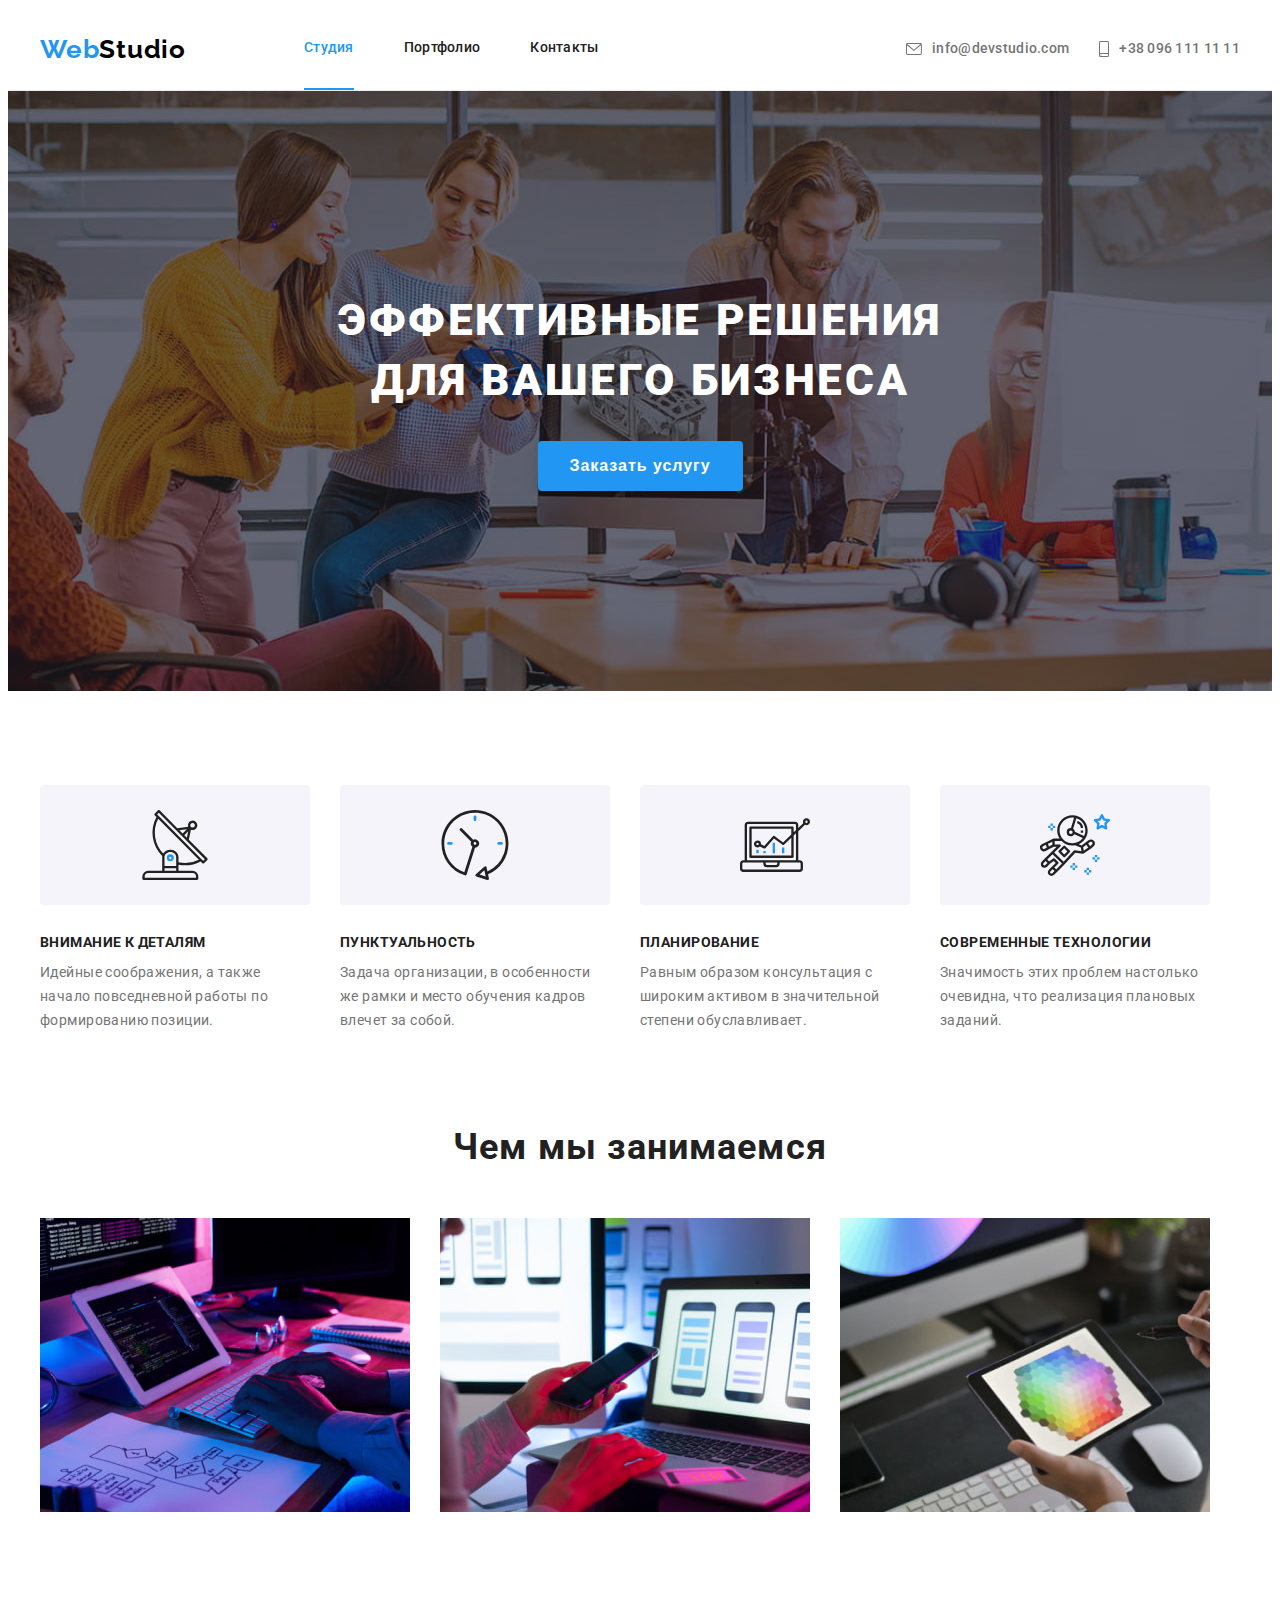
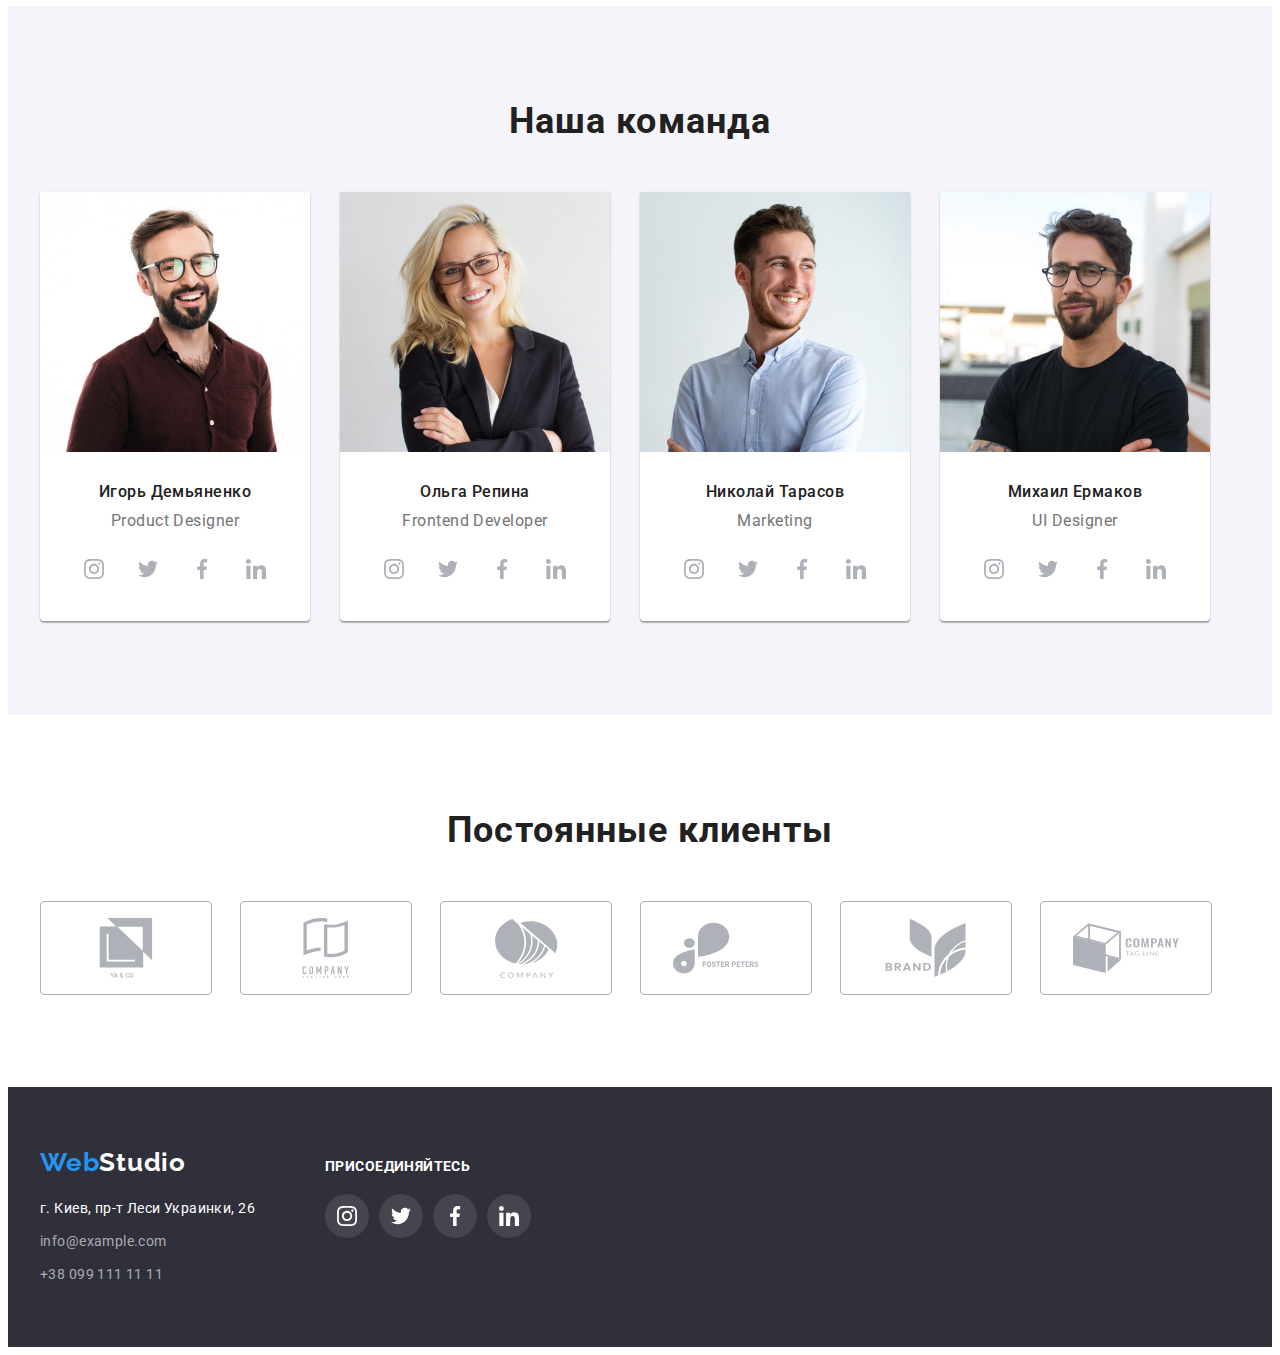
==== index.html @ 9c7163a6 "+5" ====
<!DOCTYPE html>
<html lang="ru">
  <head>
    <meta charset="UTF-8" />
    <meta http-equiv="X-UA-Compatible" content="IE=edge" />
    <meta name="viewport" content="width=device-width, initial-scale=1.0" />

    <link rel="preconnect" href="https://fonts.googleapis.com" />
    <link rel="preconnect" href="https://fonts.gstatic.com" crossorigin />
    <link
      href="https://fonts.googleapis.com/css2?family=Raleway:wght@700&family=Roboto:wght@400;500;700;900&display=swap"
      rel="stylesheet"
    />

    <link
      rel="stylesheet"
      href="https://cdnjs.cloudflare.com/ajax/libs/modern-normalize/1.1.0/modern-normalize.min.css"
      integrity="sha512-wpPYUAdjBVSE4KJnH1VR1HeZfpl1ub8YT/NKx4PuQ5NmX2tKuGu6U/JRp5y+Y8XG2tV+wKQpNHVUX03MfMFn9Q=="
      crossorigin="anonymous"
      referrerpolicy="no-referrer"
    />

    <link rel="stylesheet" href="./css/reset.css" />

    <link rel="stylesheet" href="./css/styles.css" />

    <title>WebStudio</title>
  </head>
  <body>
    <header class="header">
      <div class="container">
        <a href="./index.html" class="logo"> <span class="logo-web">Web</span>Studio</a>

        <nav class="nav-menu">
          <ul class="nav-menu-list list">
            <li class="nav-menu-item">
              <a href="./index.html" class="nav-menu-link link current">Студия</a>
            </li>
            <li class="nav-menu-item">
              <a href="./portfolio.html" class="nav-menu-link link">Портфолио</a>
            </li>
            <li class="nav-menu-item">
              <a href="" class="nav-menu-link link">Контакты</a>
            </li>
          </ul>
        </nav>

        <ul class="header-contacts list">
          <li class="header-contacts-item">
            <a href="mailto:info@devstudio.com" class="header-contacts-link link"
              ><svg class="header-contacts-icon" width="16" height="12">
                <use href="./images/icons.svg#icon-envelope"></use></svg
              >info@devstudio.com</a
            >
          </li>
          <li class="header-contacts-item">
            <a href="tel:+380961111111" class="header-contacts-link link">
              <svg class="header-contacts-icon" width="10" height="16">
                <use href="./images/icons.svg#icon-smartphone"></use></svg
              >+38 096 111 11 11</a
            >
          </li>
        </ul>
      </div>
    </header>

    <main class="main">
      <!-- Hero Section -->

      <section class="hero-section section">
        <div class="container">
          <h1 class="hero-title">Эффективные решения для вашего бизнеса</h1>
          <button class="hero-btn" type="button">Заказать услугу</button>
        </div>
      </section>

      <!-- Our Features Section -->

      <section class="features-section section">
        <div class="container">
          <h2 class="section-title visually-hidden">Наши преимущества</h2>

          <ul class="features-list list">
            <li class="features-item">
              <h3 class="features-subtitle">Внимание к деталям</h3>
              <p class="features-descr">
                Идейные соображения, а также начало повседневной работы по формированию позиции.
              </p>
            </li>
            <li class="features-item">
              <h3 class="features-subtitle">Пунктуальность</h3>
              <p class="features-descr">
                Задача организации, в особенности же рамки и место обучения кадров влечет за собой.
              </p>
            </li>
            <li class="features-item">
              <h3 class="features-subtitle">Планирование</h3>
              <p class="features-descr">
                Равным образом консультация с широким активом в значительной степени обуславливает.
              </p>
            </li>
            <li class="features-item">
              <h3 class="features-subtitle">Современные технологии</h3>
              <p class="features-descr">
                Значимость этих проблем настолько очевидна, что реализация плановых заданий.
              </p>
            </li>
          </ul>
        </div>
      </section>

      <!-- Our Solutions Section -->

      <section class="solutions-section section">
        <div class="container">
          <h2 class="section-title">Чем мы занимаемся</h2>

          <ul class="solutions-list list">
            <li class="solutions-item">
              <img
                src="./images/keyboard_typing.jpg"
                alt="Набирает текст на клавиатуре"
                width="370"
                height="294"
              />
            </li>
            <li class="solutions-item">
              <img
                src="./images/phone_searching.jpg"
                alt="Девушка на ноутбуке смотрит телефоны"
                width="370"
                height="294"
              />
            </li>
            <li class="solutions-item">
              <img
                src="./images/color_choosing.jpg"
                alt="Девушка на планшете выбирает цвет из палитры"
                width="370"
                height="294"
              />
            </li>
          </ul>
        </div>
      </section>

      <!-- Our Team Section -->

      <section class="team-section section">
        <div class="container">
          <h2 class="section-title">Наша команда</h2>

          <ul class="team-list list">
            <li class="team-item">
              <img src="./images/p_designer.jpg" alt="Дизайнер продукта" width="270" height="260" />
              <div class="team-descr">
                <h3 class="team-mmbr">Игорь Демьяненко</h3>
                <p class="team-mmbr-position" lang="en">Product Designer</p>
                <ul class="team-soc-list list">
                  <li class="team-soc-item">
                    <a href="" class="team-soc-link link">
                      <svg class="team-soc-icon" width="20" height="20">
                        <use href="./images/icons.svg#icon-instagram"></use>
                      </svg>
                    </a>
                  </li>
                  <li class="team-soc-item">
                    <a href="" class="team-soc-link link">
                      <svg class="team-soc-icon" width="20" height="20">
                        <use href="./images/icons.svg#icon-twitter"></use>
                      </svg>
                    </a>
                  </li>
                  <li class="team-soc-item">
                    <a href="" class="team-soc-link link">
                      <svg class="team-soc-icon" width="20" height="20">
                        <use href="./images/icons.svg#icon-facebook"></use>
                      </svg>
                    </a>
                  </li>
                  <li class="team-soc-item">
                    <a href="" class="team-soc-link link">
                      <svg class="team-soc-icon" width="20" height="20">
                        <use href="./images/icons.svg#icon-linkedin"></use>
                      </svg>
                    </a>
                  </li>
                </ul>
              </div>
            </li>
            <li class="team-item">
              <img
                src="./images/developer.jpg"
                alt="Фронтенд-разработчик"
                width="270"
                height="260"
              />
              <div class="team-descr">
                <h3 class="team-mmbr">Ольга Репина</h3>
                <p class="team-mmbr-position" lang="en">Frontend Developer</p>
                <ul class="team-soc-list list">
                  <li class="team-soc-item">
                    <a href="" class="team-soc-link link">
                      <svg class="team-soc-icon" width="20" height="20">
                        <use href="./images/icons.svg#icon-instagram"></use>
                      </svg>
                    </a>
                  </li>
                  <li class="team-soc-item">
                    <a href="" class="team-soc-link link">
                      <svg class="team-soc-icon" width="20" height="20">
                        <use href="./images/icons.svg#icon-twitter"></use>
                      </svg>
                    </a>
                  </li>
                  <li class="team-soc-item">
                    <a href="" class="team-soc-link link">
                      <svg class="team-soc-icon" width="20" height="20">
                        <use href="./images/icons.svg#icon-facebook"></use>
                      </svg>
                    </a>
                  </li>
                  <li class="team-soc-item">
                    <a href="" class="team-soc-link link">
                      <svg class="team-soc-icon" width="20" height="20">
                        <use href="./images/icons.svg#icon-linkedin"></use>
                      </svg>
                    </a>
                  </li>
                </ul>
              </div>
            </li>
            <li class="team-item">
              <img src="./images/marketer.jpg" alt="Маркетолог" width="270" height="260" />
              <div class="team-descr">
                <h3 class="team-mmbr">Николай Тарасов</h3>
                <p class="team-mmbr-position" lang="en">Marketing</p>
                <ul class="team-soc-list list">
                  <li class="team-soc-item">
                    <a href="" class="team-soc-link link">
                      <svg class="team-soc-icon" width="20" height="20">
                        <use href="./images/icons.svg#icon-instagram"></use>
                      </svg>
                    </a>
                  </li>
                  <li class="team-soc-item">
                    <a href="" class="team-soc-link link">
                      <svg class="team-soc-icon" width="20" height="20">
                        <use href="./images/icons.svg#icon-twitter"></use>
                      </svg>
                    </a>
                  </li>
                  <li class="team-soc-item">
                    <a href="" class="team-soc-link link">
                      <svg class="team-soc-icon" width="20" height="20">
                        <use href="./images/icons.svg#icon-facebook"></use>
                      </svg>
                    </a>
                  </li>
                  <li class="team-soc-item">
                    <a href="" class="team-soc-link link">
                      <svg class="team-soc-icon" width="20" height="20">
                        <use href="./images/icons.svg#icon-linkedin"></use>
                      </svg>
                    </a>
                  </li>
                </ul>
              </div>
            </li>
            <li class="team-item">
              <img
                src="./images/ui_designer.jpg"
                alt="Дизайнер пользовательского интерфейса"
                width="270"
                height="260"
              />
              <div class="team-descr">
                <h3 class="team-mmbr">Михаил Ермаков</h3>
                <p class="team-mmbr-position" lang="en">UI Designer</p>
                <ul class="team-soc-list list">
                  <li class="team-soc-item">
                    <a href="" class="team-soc-link link">
                      <svg class="team-soc-icon" width="20" height="20">
                        <use href="./images/icons.svg#icon-instagram"></use>
                      </svg>
                    </a>
                  </li>
                  <li class="team-soc-item">
                    <a href="" class="team-soc-link link">
                      <svg class="team-soc-icon" width="20" height="20">
                        <use href="./images/icons.svg#icon-twitter"></use>
                      </svg>
                    </a>
                  </li>
                  <li class="team-soc-item">
                    <a href="" class="team-soc-link link">
                      <svg class="team-soc-icon" width="20" height="20">
                        <use href="./images/icons.svg#icon-facebook"></use>
                      </svg>
                    </a>
                  </li>
                  <li class="team-soc-item">
                    <a href="" class="team-soc-link link">
                      <svg class="team-soc-icon" width="20" height="20">
                        <use href="./images/icons.svg#icon-linkedin"></use>
                      </svg>
                    </a>
                  </li>
                </ul>
              </div>
            </li>
          </ul>
        </div>
      </section>

      <!-- Our Clients Section -->

      <section class="clients-section section">
        <div class="container">
          <h2 class="section-title">Постоянные клиенты</h2>
          <ul class="clients-list list">
            <li class="clients-item">
              <a href="" class="clients-link link">
                <svg class="clients-icon" width="106" height="60">
                  <use href="./images/icons.svg#icon-yaco"></use>
                </svg>
              </a>
            </li>
            <li class="clients-item">
              <a href="" class="clients-link link">
                <svg class="clients-icon" width="106" height="60">
                  <use href="./images/icons.svg#icon-tagline-here"></use>
                </svg>
              </a>
            </li>
            <li class="clients-item">
              <a href="" class="clients-link link">
                <svg class="clients-icon" width="106" height="60">
                  <use href="./images/icons.svg#icon-company"></use>
                </svg>
              </a>
            </li>
            <li class="clients-item">
              <a href="" class="clients-link link">
                <svg class="clients-icon" width="106" height="60">
                  <use href="./images/icons.svg#icon-foster-peters"></use>
                </svg>
              </a>
            </li>
            <li class="clients-item">
              <a href="" class="clients-link link">
                <svg class="clients-icon" width="106" height="60">
                  <use href="./images/icons.svg#icon-brand"></use>
                </svg>
              </a>
            </li>
            <li class="clients-item">
              <a href="" class="clients-link link">
                <svg class="clients-icon" width="106" height="60">
                  <use href="./images/icons.svg#icon-tag-line"></use>
                </svg>
              </a>
            </li>
          </ul>
        </div>
      </section>
    </main>

    <footer class="footer">
      <div class="container">
        <div class="footer-adress-wrapper">
          <a href="./index.html" class="logo"> <span class="logo-web">Web</span>Studio</a>

          <address class="footer-address">
            <ul class="footer-list list">
              <li class="footer-item">
                <a class="footer-location">г. Киев, пр-т Леси Украинки, 26</a>
              </li>
              <li class="footer-item">
                <a href="mailto:info@example.com" class="footer-link link">info@example.com</a>
              </li>
              <li class="footer-item">
                <a href="tel:+380991111111" class="footer-link link">+38 099 111 11 11</a>
              </li>
            </ul>
          </address>
        </div>

        <div class="footer-soc-wrapper">
          <h3 class="footer-soc-title">присоединяйтесь</h3>
          <ul class="footer-soc-list list">
            <li class="footer-soc-item">
              <a href="" class="footer-soc-link link">
                <svg class="footer-soc-icon" width="20" height="20">
                  <use href="./images/icons.svg#icon-instagram"></use>
                </svg>
              </a>
            </li>
            <li class="footer-soc-item">
              <a href="" class="footer-soc-link link">
                <svg class="footer-soc-icon" width="20" height="20">
                  <use href="./images/icons.svg#icon-twitter"></use>
                </svg>
              </a>
            </li>
            <li class="footer-soc-item">
              <a href="" class="footer-soc-link link">
                <svg class="footer-soc-icon" width="20" height="20">
                  <use href="./images/icons.svg#icon-facebook"></use>
                </svg>
              </a>
            </li>
            <li class="footer-soc-item">
              <a href="" class="footer-soc-link link">
                <svg class="footer-soc-icon" width="20" height="20">
                  <use href="./images/icons.svg#icon-linkedin"></use>
                </svg>
              </a>
            </li>
          </ul>
        </div>
      </div>
    </footer>
  </body>
</html>
---- css/styles.css ----
:root {
  --accent-color: #2196f3;
  --text-color: #757575;
  --title-color: #212121;
  --w-color: #fff;
  --icon-color: #afb1b8;
}

/* 
* {
  outline: 1px solid tomato;
} */

body {
  background-color: var(--w-color);
  color: var(--text-color);
  font-family: 'Roboto', sans-serif;
}

img {
  display: block;
  max-width: 100%;
  height: auto;
}

.list {
  padding: 0;
  margin: 0;
  list-style: none;
}

.link {
  text-decoration: none;
}

.link:hover,
.link:focus {
  color: var(--accent-color);
}

.visually-hidden {
  position: absolute;
  white-space: nowrap;
  width: 1px;
  height: 1px;
  overflow: hidden;
  border: 0;
  padding: 0;
  clip: rect(0 0 0 0);
  clip-path: inset(50%);
  margin: -1px;
}

.container {
  width: 1200px;
  margin: 0 auto;
  padding: 0 15px;
}

.section {
  padding: 94px 0;
}

.section-title,
.features-subtitle,
.team-mmbr,
.poject-title {
  color: var(--title-color);
}

.section-title {
  font-family: inherit;
  font-weight: 700;
  font-size: 36px;
  line-height: 42px;
  text-align: center;
  letter-spacing: 0.03em;

  text-align: center;
  margin-bottom: 50px;
}

/* ----------------HEADER---------------- */

.header {
  border-bottom: 1px solid #ececec;
}

.header .container {
  display: flex;
  align-items: center;
}

.logo,
.logo-web {
  font-family: 'Raleway';
  font-weight: 700;
  font-size: 26px;
  line-height: 1.19;
  letter-spacing: 0.03em;

  color: #000;

  text-decoration: none;
}

.header .logo {
  padding: 20px 0;
  margin-right: 93px;
}

.logo-web {
  color: var(--accent-color);
}

.nav-menu-list {
  display: flex;
}

.nav-menu-link {
  display: block;
  padding: 32px 0;
  margin: 0 25px;

  font-weight: 500;
  font-size: 14px;
  line-height: 1.14;
  letter-spacing: 0.02em;
  color: var(--title-color);
}

.nav-menu-link.current {
  color: var(--accent-color);
  border-bottom: 2px solid var(--accent-color);
}

.header-contacts {
  display: flex;
  margin-left: auto;
}

.header-contacts-item:not(:first-child) {
  margin-left: 30px;
}

.header-contacts-link {
  display: flex;
  align-items: center;
  padding: 25px 0;
  font-weight: 500;
  font-size: 14px;
  line-height: 1.14;
  letter-spacing: 0.02em;
  color: var(--text-color);
}

.header-contacts-link:hover,
.header-contacts-link:focus {
  color: var(--accent-color);
}

.header-contacts-icon {
  fill: currentColor;
  margin-right: 10px;
}

/* -------------Hero Section------------- */

.hero-section {
  padding: 200px 0;
  text-align: center;

  background-color: #c4c4c4;
  background-image: linear-gradient(to right, rgba(47, 48, 58, 0.4), rgba(47, 48, 58, 0.4)),
    url(../images/hero-bg.jpg);
  background-repeat: no-repeat;
  background-position: center;
  background-size: cover;
  max-width: 1600px;
  margin: 0 auto;
}

.hero-title {
  font-weight: 900;
  font-size: 44px;
  line-height: 1.36;
  letter-spacing: 0.06em;
  text-transform: uppercase;

  color: var(--w-color);

  max-width: 696px;
  margin-left: auto;
  margin-right: auto;
  margin-bottom: 30px;
}

.hero-btn {
  display: inline-block;

  padding: 10px 32px;
  background: var(--accent-color);
  box-shadow: 0px 4px 4px rgba(0, 0, 0, 0.15);
  border-radius: 4px;
  border: 0;

  font-weight: 700;
  font-size: 16px;
  line-height: 1.88;
  letter-spacing: 0.06em;

  color: var(--w-color);

  cursor: pointer;
}

.hero-btn:hover,
.hero-btn:focus {
  background-color: #188ce8;
}

/* -----------Features Section----------- */

.features-section.section {
  padding-bottom: 0;
}
.features-subtitle {
  font-weight: 700;
  font-size: 14px;
  line-height: 1.14;
  letter-spacing: 0.03em;
  text-transform: uppercase;

  margin-bottom: 10px;
}

.features-descr {
  font-weight: 400;
  font-size: 14px;
  line-height: 1.71;
  letter-spacing: 0.03em;
}

.features-list {
  display: flex;
}

.features-item {
  width: 270px;
}

.features-item:not(:last-child) {
  margin-right: 30px;
}

.features-item::before {
  content: '';
  display: block;
  height: 120px;
  background-color: #f5f4fa;
  border-radius: 4px;
  background-position: center;
  background-repeat: no-repeat;

  margin-bottom: 30px;
}

.features-item:nth-child(1)::before {
  background-image: url(../images/antenna.svg);
}

.features-item:nth-child(2)::before {
  background-image: url(../images/clock.svg);
}

.features-item:nth-child(3)::before {
  background-image: url(../images/diagram.svg);
}

.features-item:nth-child(4)::before {
  background-image: url(../images/astronaut.svg);
}

/* ----------Solutions Sections---------- */

.solutions-list {
  display: flex;
}

.solutions-item {
  width: 370px;
}

.solutions-item:not(:last-child) {
  margin-right: 30px;
}

/* -------------Team Section------------- */

.team-section {
  background-color: #f5f4fa;
}

.team-list {
  display: flex;
}

.team-item {
  width: 270px;
  background-color: var(--w-color);
  box-shadow: 0px 1px 3px rgba(0, 0, 0, 0.12), 0px 1px 1px rgba(0, 0, 0, 0.14),
    0px 2px 1px rgba(0, 0, 0, 0.2);
  border-radius: 0px 0px 4px 4px;
}

.team-item:not(:last-child) {
  margin-right: 30px;
}

.team-descr {
  padding-top: 30px;
  padding-bottom: 30px;
  text-align: center;
}

.team-mmbr {
  font-weight: 500;
  font-size: 16px;
  line-height: 1.19;
  letter-spacing: 0.03em;
  margin-bottom: 10px;
}

.team-mmbr-position {
  font-weight: 400;
  font-size: 16px;
  line-height: 1.19;
  letter-spacing: 0.03em;
  margin-bottom: 16px;
}

.team-soc-list {
  display: flex;
  justify-content: center;
}

.team-soc-item {
  width: 44px;
  height: 44px;
  margin-right: 10px;
}

.team-soc-item:last-child {
  margin-right: 0;
}

.team-soc-link {
  display: flex;
  justify-content: center;
  align-items: center;
  width: 100%;
  height: 100%;
  border-radius: 50%;
  background-color: var(--w-color);
  color: var(--icon-color)
}

.team-soc-icon {
  fill: currentColor;
}

.team-soc-link:hover,
.team-soc-link:focus {
  background-color: var(--accent-color);
  color:var(--w-color)
}

/* ------------Clients Section------------ */

.clients-list {
  display: flex;
}

.clients-item {
  width: 170px;
  height: 92px;

}

.clients-item:not(:last-child) {
  margin-right: 30px;
}

.clients-link {
  display: flex;
  justify-content: center;
  align-items: center;
  width: 100%;
  height: 100%;
  border: 1px solid var(--icon-color);
  border-radius: 4px;
  color: var(--icon-color);
}

.clients-icon {
  fill: currentColor;
}

.clients-link:hover,
.clients-link:focus {
  border: 1px solid var(--accent-color);
}

/* ----------------FOOTER---------------- */

.footer {
  padding: 60px 0;
  background-color: #2f303a;
}

.footer-adress-wrapper {
  margin-right: 70px;
}

.footer-list {
  display: block;
}

.footer .logo {
  display: block;
  color: var(--w-color);
  margin-bottom: 20px;
}

.footer-address {
  font-style: normal;
}

.footer-location {
  font-weight: 400;
  font-size: 14px;
  line-height: 1.71;
  letter-spacing: 0.03em;
  color: var(--w-color);
}

.footer-link {
  font-weight: 400;
  font-size: 14px;
  line-height: 1.71;
  letter-spacing: 0.03em;
  color: rgba(255, 255, 255, 0.6);
}

.footer-item:not(:last-child) {
  margin-bottom: 9px;
}

.footer-soc-wrapper {
  margin-top: 12px;

}

.footer-soc-list {
  display: flex;
}

.footer-soc-title {
  font-weight: 700;
  font-size: 14px;
  line-height: 1.14;
  letter-spacing: 0.03em;
  text-transform: uppercase;

  color: var(--w-color);

margin-bottom: 20px;
}

.footer-soc-item {
  width: 44px;
  height: 44px;
  margin-right: 10px;
}
.footer-soc-link {
  display: flex;
  justify-content: center;
  align-items: center;
  width: 100%;
  height: 100%;
  border-radius: 50%;
  background-color: rgba(255, 255, 255, 0.1);
}

.footer-soc-link:hover, .footer-soc-link:focus {
  background-color: var(--accent-color);
}


.footer-soc-icon {
  fill: var(--w-color);
}

.footer .container {
  display: flex;
}

/* ---------------PORTFOLIO--------------- */

.filters-list {
  display: flex;
  justify-content: center;
  margin-bottom: 50px;
}

.filters-item:not(:last-child) {
  margin-right: 8px;
}

.filter-btn {
  background: #f5f4fa;
  border-radius: 4px;
  border: 0;
  padding: 6px 22px;

  font-weight: 500;
  font-size: 16px;
  line-height: 1.62;
  text-align: center;
  letter-spacing: 0.03em;

  color: var(--title-color);

  cursor: pointer;
}

.filter-btn:hover,
.filter-btn:focus {
  color: var(--w-color);
  background-color: var(--accent-color);
  box-shadow: 0px 3px 1px rgba(0, 0, 0, 0.1), 0px 1px 2px rgba(0, 0, 0, 0.08),
    0px 2px 2px rgba(0, 0, 0, 0.12);
}

.projects-list {
  display: flex;
  flex-wrap: wrap;
  margin: -15px;
}

.projects-item {
  width: calc(100% / 3 - 30px);
  margin: 15px;
  border: 1px solid #eeeeee;
}

.projects-item:hover {
  border: 1px solid #eeeeee;
  box-shadow: 0px 1px 1px rgba(0, 0, 0, 0.12), 0px 4px 4px rgba(0, 0, 0, 0.06),
    1px 4px 6px rgba(0, 0, 0, 0.16);
}

.project-descr {
  padding: 20px 24px;
}

.poject-title {
  font-weight: 700;
  font-size: 18px;
  line-height: 2;
  letter-spacing: 0.06em;
}

.project-type {
  font-weight: 400;
  font-size: 16px;
  line-height: 1.88;
  letter-spacing: 0.03em;

  color: var(--text-color);
}
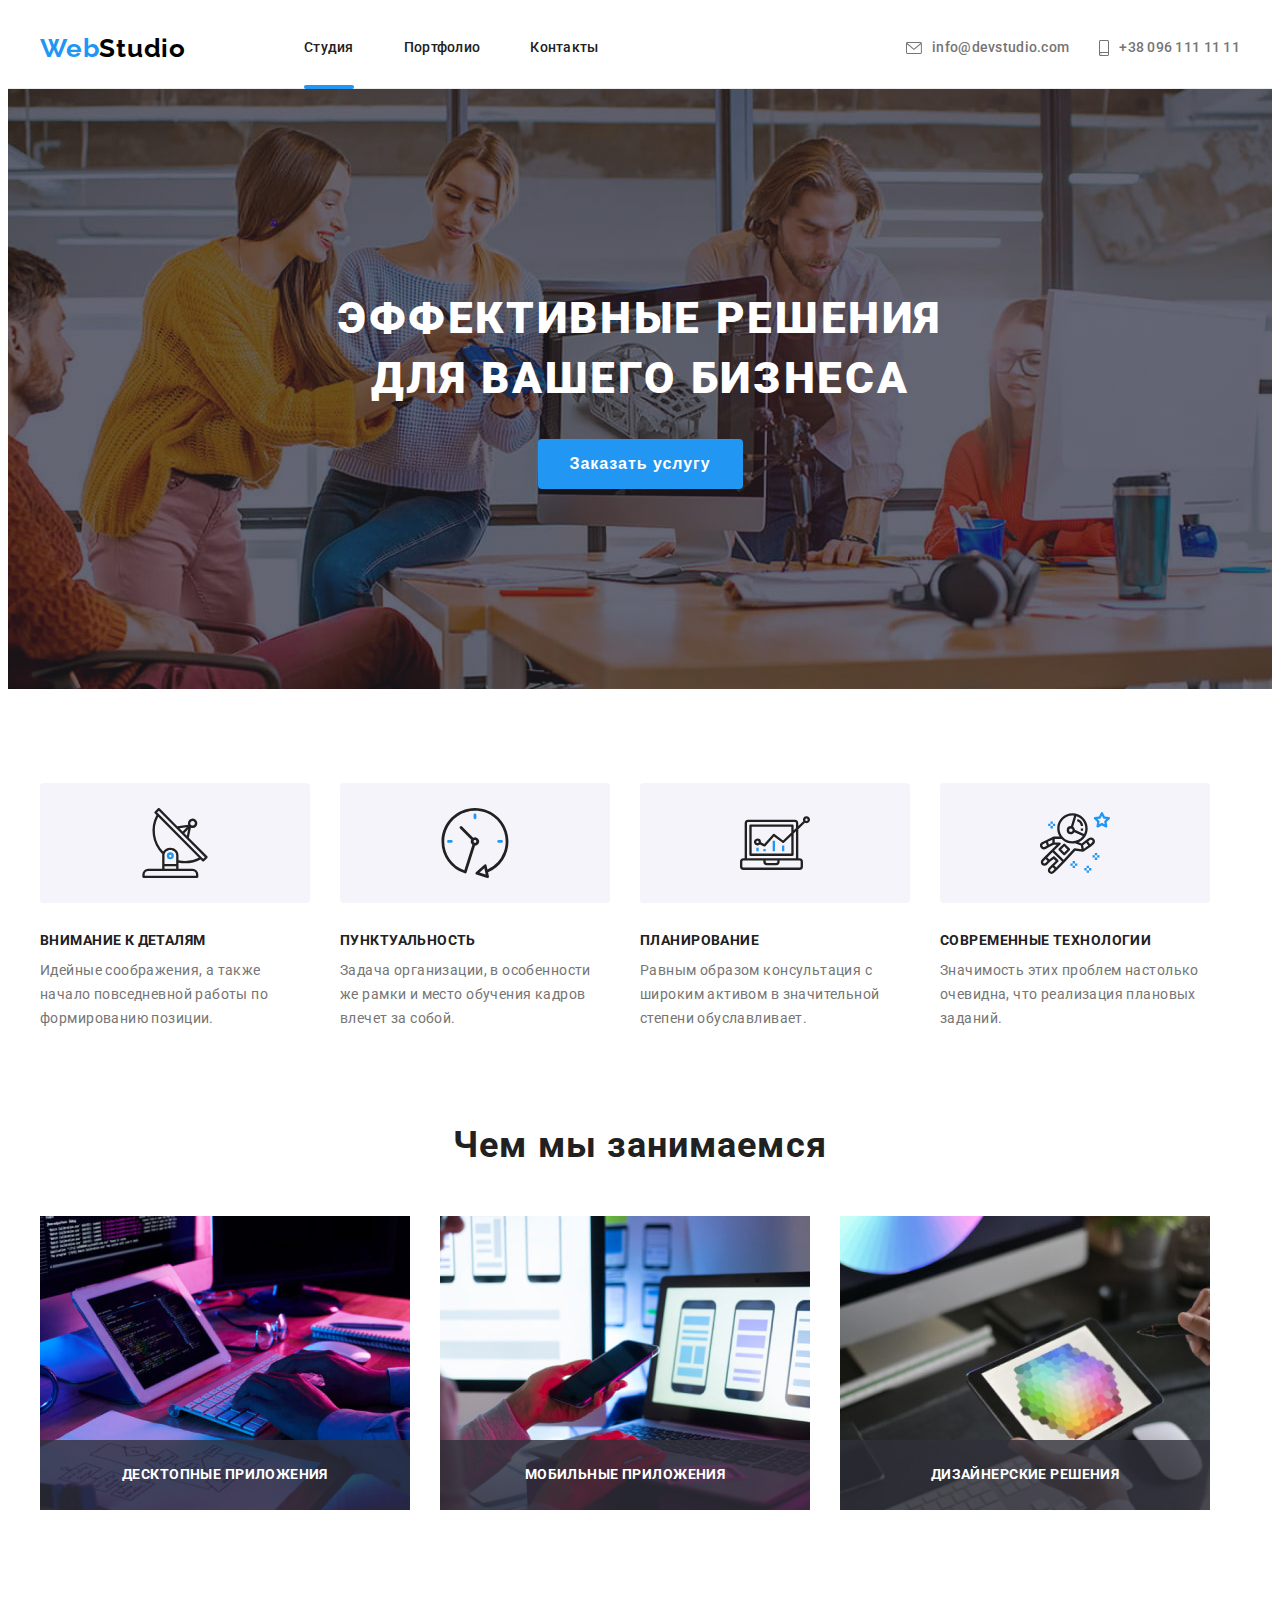
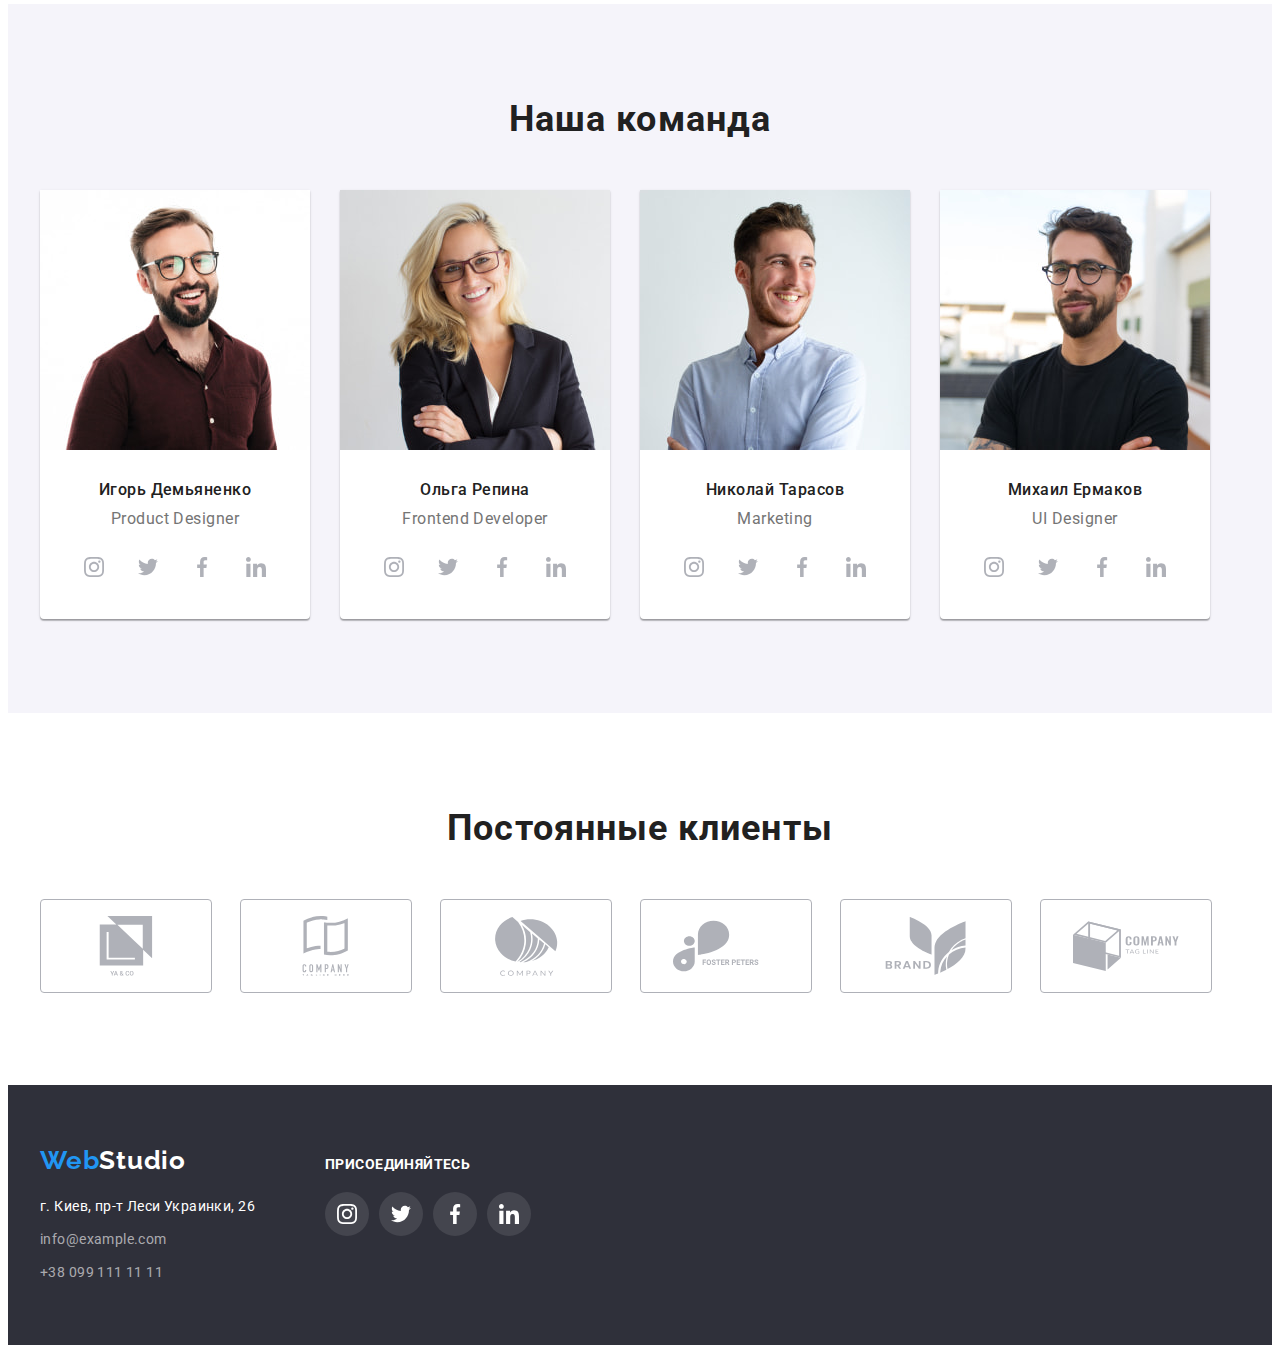
==== commit 39e55bb0: "add animation" ====
--- a/index.html
+++ b/index.html
@@ -123,6 +123,7 @@
                 width="370"
                 height="294"
               />
+              <p class="solutions-over-text">Десктопные приложения</p>
             </li>
             <li class="solutions-item">
               <img
@@ -131,6 +132,7 @@
                 width="370"
                 height="294"
               />
+              <p class="solutions-over-text">Мобильные приложения</p>
             </li>
             <li class="solutions-item">
               <img
@@ -139,6 +141,7 @@
                 width="370"
                 height="294"
               />
+              <p class="solutions-over-text">Дизайнерские решения</p>
             </li>
           </ul>
         </div>
--- a/css/styles.css
+++ b/css/styles.css
@@ -119,6 +119,7 @@
 
 .nav-menu-link {
   display: block;
+  position: relative;
   padding: 32px 0;
   margin: 0 25px;
 
@@ -127,11 +128,21 @@
   line-height: 1.14;
   letter-spacing: 0.02em;
   color: var(--title-color);
-}
-
-.nav-menu-link.current {
-  color: var(--accent-color);
-  border-bottom: 2px solid var(--accent-color);
+
+  transition-property: color;
+  transition-duration: 250ms;
+  transition-timing-function: cubic-bezier(0.4, 0, 0.2, 1);
+}
+
+.current::after {
+  content: "";
+  width: 100%;
+  height: 4px;
+  display: block;
+  position: absolute;
+  bottom: -1px;
+  background-color: var(--accent-color);
+  border-radius: 2px;
 }
 
 .header-contacts {
@@ -152,6 +163,10 @@
   line-height: 1.14;
   letter-spacing: 0.02em;
   color: var(--text-color);
+
+  transition-property: color;
+  transition-duration: 250ms;
+  transition-timing-function: cubic-bezier(0.4, 0, 0.2, 1);
 }
 
 .header-contacts-link:hover,
@@ -200,7 +215,6 @@
 
   padding: 10px 32px;
   background: var(--accent-color);
-  box-shadow: 0px 4px 4px rgba(0, 0, 0, 0.15);
   border-radius: 4px;
   border: 0;
 
@@ -212,11 +226,16 @@
   color: var(--w-color);
 
   cursor: pointer;
+
+  transition-property: background-color, box-shadow;
+  transition-duration: 250ms;
+  transition-timing-function: cubic-bezier(0.4, 0, 0.2, 1);
 }
 
 .hero-btn:hover,
 .hero-btn:focus {
   background-color: #188ce8;
+  box-shadow: 0px 4px 4px rgba(0, 0, 0, 0.15);
 }
 
 /* -----------Features Section----------- */
@@ -289,10 +308,31 @@
 
 .solutions-item {
   width: 370px;
+  position: relative;
 }
 
 .solutions-item:not(:last-child) {
   margin-right: 30px;
+}
+
+.solutions-over-text {
+  width: 100%;
+  height: 70px;
+  background-color: rgba(47, 48, 58, 0.8);
+  color: var(--w-color);
+
+  font-weight: 700;
+  font-size: 14px;
+  line-height: 1.14;
+  letter-spacing: 0.03em;
+  text-transform: uppercase;
+
+  display: flex;
+  align-items: center;
+  justify-content: center;
+
+  position: absolute;
+  bottom: 0;
 }
 
 /* -------------Team Section------------- */
@@ -362,7 +402,11 @@
   height: 100%;
   border-radius: 50%;
   background-color: var(--w-color);
-  color: var(--icon-color)
+  color: var(--icon-color);
+
+  transition-property: color, background-color;
+  transition-duration: 250ms;
+  transition-timing-function: cubic-bezier(0.4, 0, 0.2, 1);
 }
 
 .team-soc-icon {
@@ -400,6 +444,10 @@
   border: 1px solid var(--icon-color);
   border-radius: 4px;
   color: var(--icon-color);
+
+  transition-property: color, border;
+  transition-duration: 250ms;
+  transition-timing-function: cubic-bezier(0.4, 0, 0.2, 1);
 }
 
 .clients-icon {
@@ -450,6 +498,10 @@
   line-height: 1.71;
   letter-spacing: 0.03em;
   color: rgba(255, 255, 255, 0.6);
+  
+  transition-property: color;
+  transition-duration: 250ms;
+  transition-timing-function: cubic-bezier(0.4, 0, 0.2, 1);
 }
 
 .footer-item:not(:last-child) {
@@ -490,9 +542,14 @@
   height: 100%;
   border-radius: 50%;
   background-color: rgba(255, 255, 255, 0.1);
-}
-
-.footer-soc-link:hover, .footer-soc-link:focus {
+
+  transition-property: background-color;
+  transition-duration: 250ms;
+  transition-timing-function: cubic-bezier(0.4, 0, 0.2, 1);
+}
+
+.footer-soc-link:hover,
+.footer-soc-link:focus {
   background-color: var(--accent-color);
 }
 
@@ -532,6 +589,10 @@
   color: var(--title-color);
 
   cursor: pointer;
+
+  transition-property: color, background-color, box-shadow;
+  transition-duration: 250ms;
+  transition-timing-function: cubic-bezier(0.4, 0, 0.2, 1);
 }
 
 .filter-btn:hover,
@@ -554,11 +615,51 @@
   border: 1px solid #eeeeee;
 }
 
-.projects-item:hover {
-  border: 1px solid #eeeeee;
+.project-link {
+  width: 100%;
+  height: 100%;
+  display: block;
+
+  transition-property: box-shadow;
+  transition-duration: 250ms;
+  transition-timing-function: cubic-bezier(0.4, 0, 0.2, 1);
+}
+
+.project-link:hover,
+.project-link:focus {
   box-shadow: 0px 1px 1px rgba(0, 0, 0, 0.12), 0px 4px 4px rgba(0, 0, 0, 0.06),
     1px 4px 6px rgba(0, 0, 0, 0.16);
 }
+
+.project-link:hover .project-over-text,
+.project-link:focus .project-over-text {
+  transform: translate(0);
+}
+
+.project-over-wrap {
+  position: relative;
+  overflow: hidden;
+}
+
+.project-over-text {
+  position: absolute;
+  top: 0;
+  padding: 63px 24px;
+  height: 100%;
+
+  font-weight: 400;
+  font-size: 18px;
+  line-height: 1.56;
+  letter-spacing: 0.03em;
+
+  color: var(--w-color);
+  background-color: rgba(33, 150, 243, 0.9);
+
+  transform: translateY(101%);
+  transition: transform 250ms cubic-bezier(0.4, 0, 0.2, 1);
+}
+
+
 
 .project-descr {
   padding: 20px 24px;
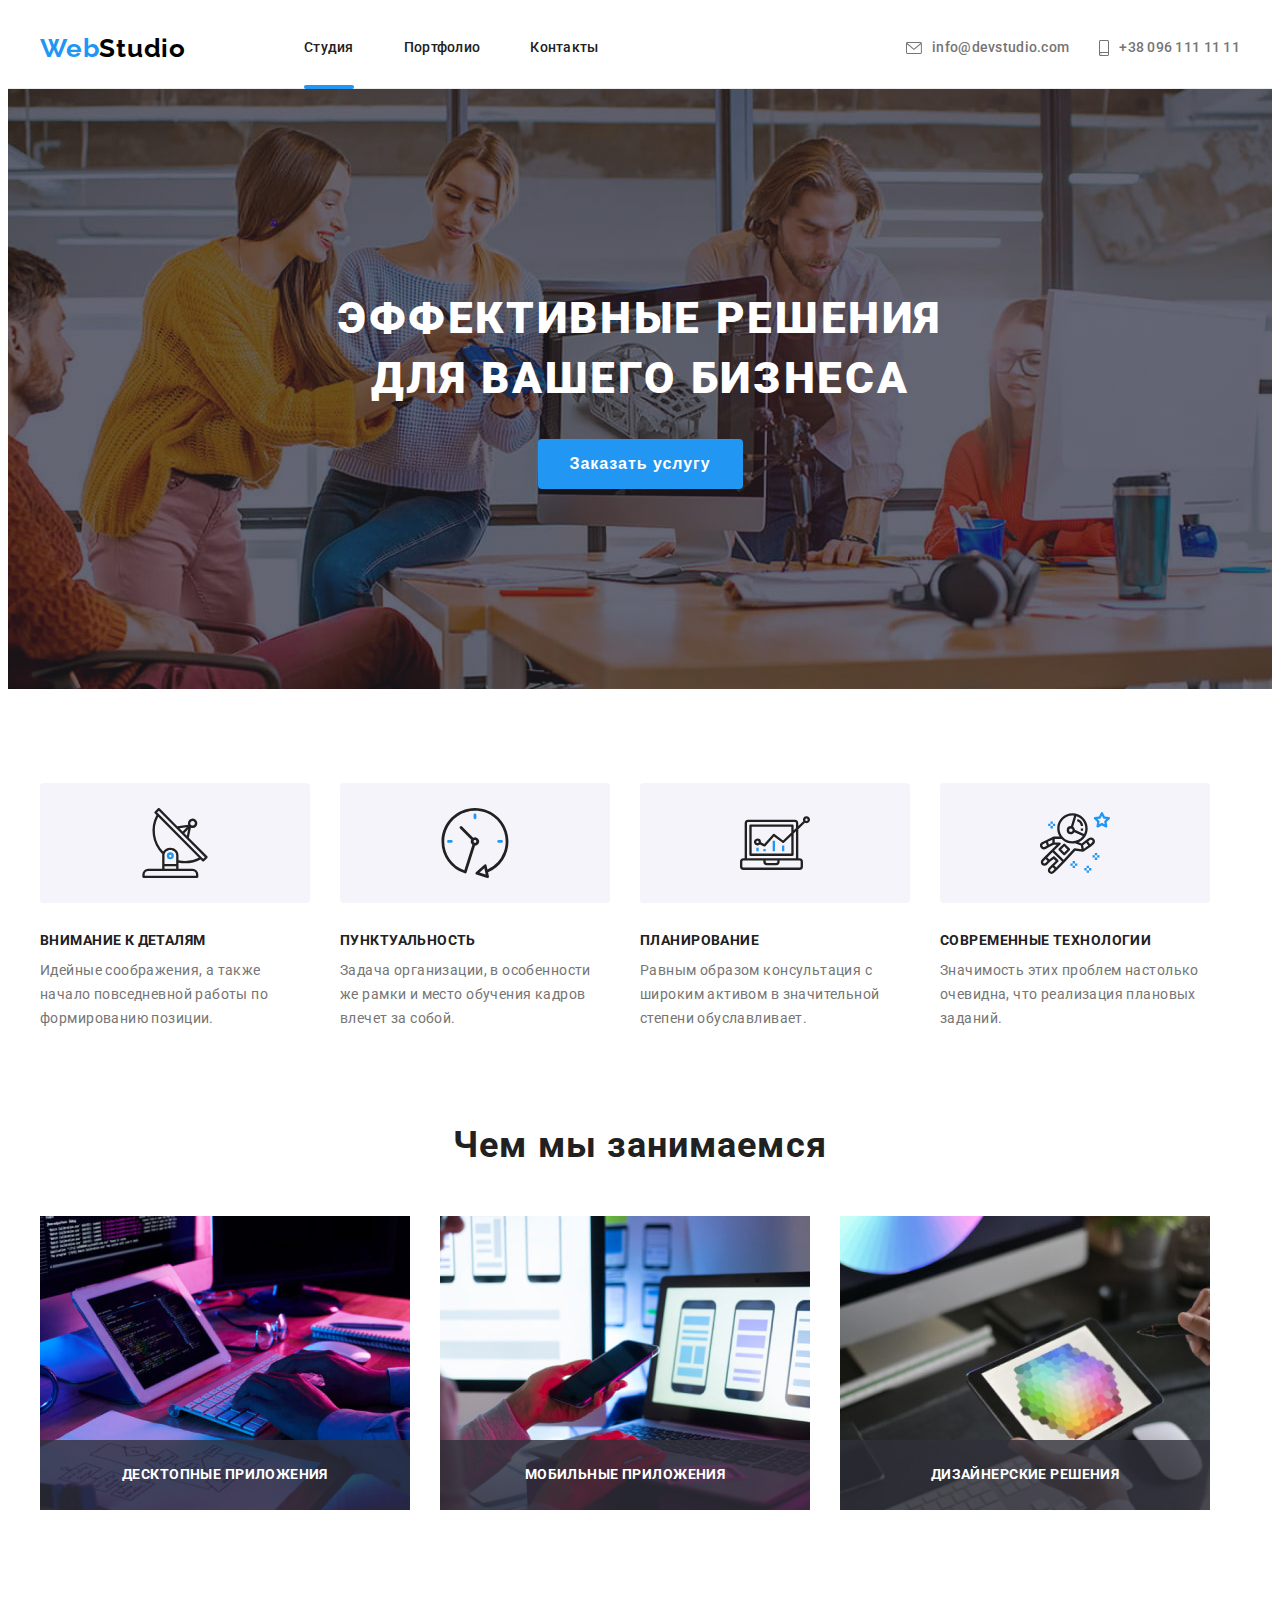
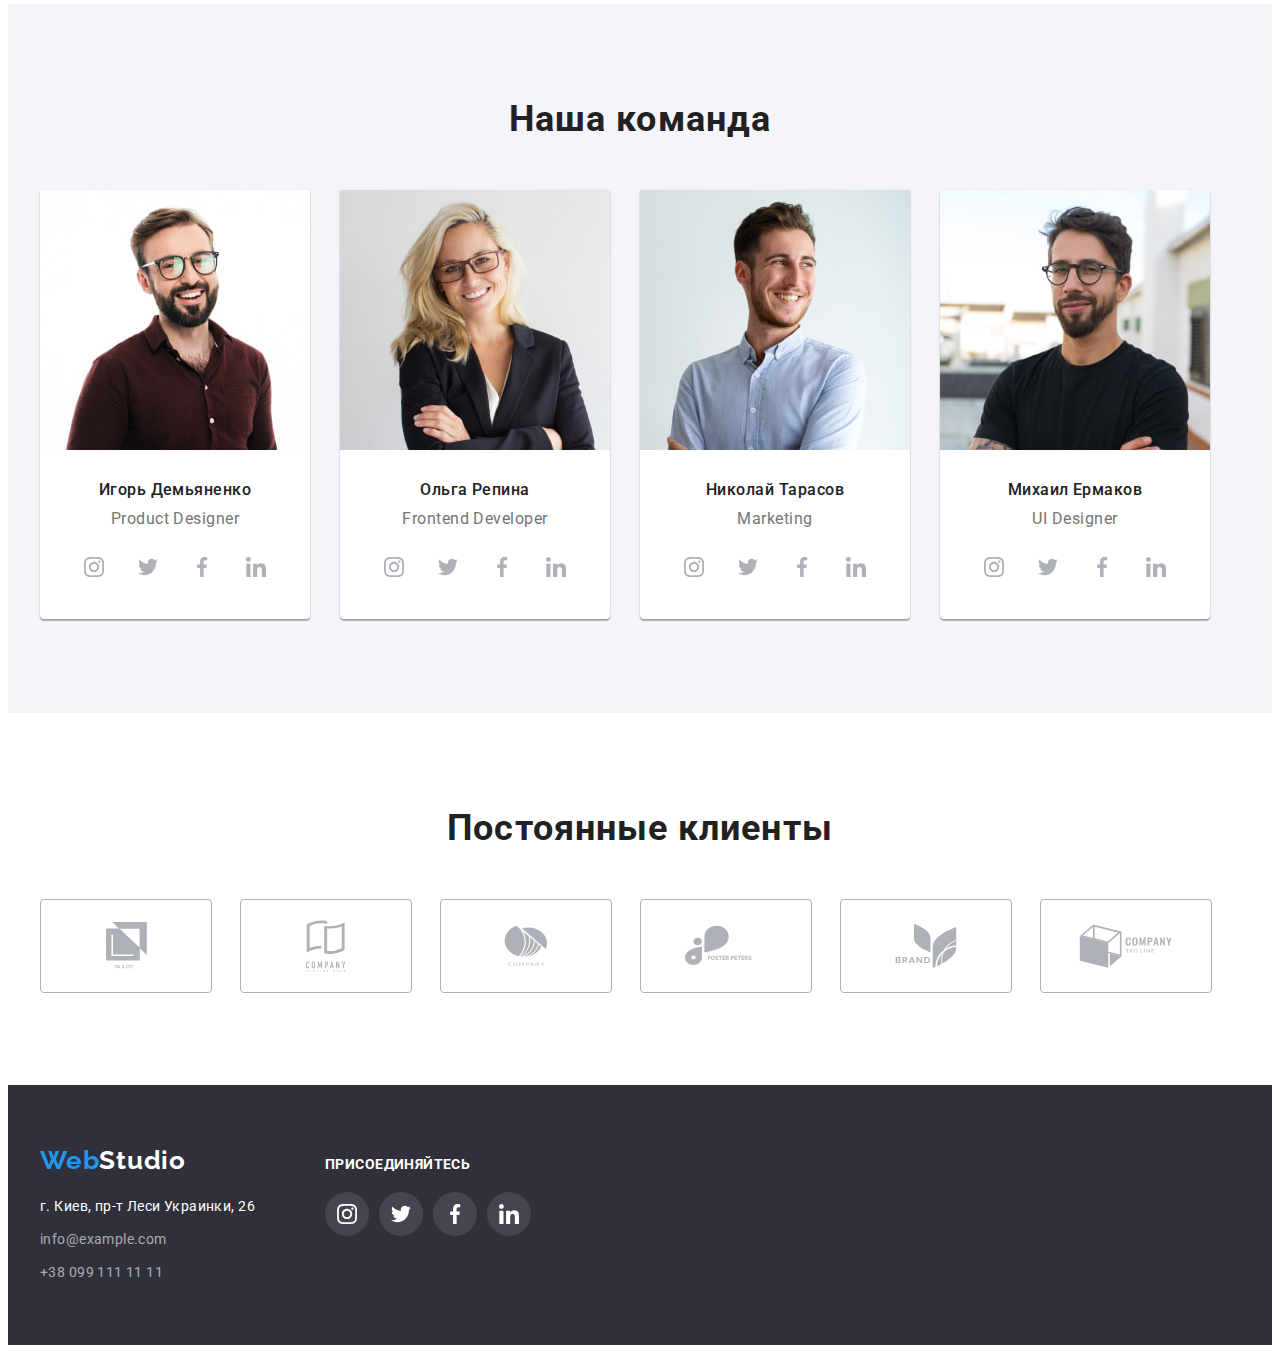
==== commit 0513bbf4: "+ fixed header, - focus outline" ====
--- a/index.html
+++ b/index.html
@@ -27,7 +27,7 @@
     <title>WebStudio</title>
   </head>
   <body>
-    <header class="header">
+    <header class="header is-fixed">
       <div class="container">
         <a href="./index.html" class="logo"> <span class="logo-web">Web</span>Studio</a>
 
@@ -70,7 +70,7 @@
       <section class="hero-section section">
         <div class="container">
           <h1 class="hero-title">Эффективные решения для вашего бизнеса</h1>
-          <button class="hero-btn" type="button">Заказать услугу</button>
+          <button type="button" class="hero-btn" data-modal-open>Заказать услугу</button>
         </div>
       </section>
 
@@ -161,28 +161,52 @@
                 <p class="team-mmbr-position" lang="en">Product Designer</p>
                 <ul class="team-soc-list list">
                   <li class="team-soc-item">
-                    <a href="" class="team-soc-link link">
+                    <a
+                      href="https://www.instagram.com/"
+                      target="_blank"
+                      rel="noopener noreferrer nofollow"
+                      class="team-soc-link link"
+                      aria-label="Instagram"
+                    >
                       <svg class="team-soc-icon" width="20" height="20">
                         <use href="./images/icons.svg#icon-instagram"></use>
                       </svg>
                     </a>
                   </li>
                   <li class="team-soc-item">
-                    <a href="" class="team-soc-link link">
+                    <a
+                      href="https://twitter.com/"
+                      target="_blank"
+                      rel="noopener noreferrer nofollow"
+                      class="team-soc-link link"
+                      aria-label="Twitter"
+                    >
                       <svg class="team-soc-icon" width="20" height="20">
                         <use href="./images/icons.svg#icon-twitter"></use>
                       </svg>
                     </a>
                   </li>
                   <li class="team-soc-item">
-                    <a href="" class="team-soc-link link">
+                    <a
+                      href="https://www.facebook.com/"
+                      target="_blank"
+                      rel="noopener noreferrer nofollow"
+                      class="team-soc-link link"
+                      aria-label="Facebook"
+                    >
                       <svg class="team-soc-icon" width="20" height="20">
                         <use href="./images/icons.svg#icon-facebook"></use>
                       </svg>
                     </a>
                   </li>
                   <li class="team-soc-item">
-                    <a href="" class="team-soc-link link">
+                    <a
+                      href="https://www.linkedin.com/"
+                      target="_blank"
+                      rel="noopener noreferrer nofollow"
+                      class="team-soc-link link"
+                      aria-label="LinkedIn"
+                    >
                       <svg class="team-soc-icon" width="20" height="20">
                         <use href="./images/icons.svg#icon-linkedin"></use>
                       </svg>
@@ -203,28 +227,52 @@
                 <p class="team-mmbr-position" lang="en">Frontend Developer</p>
                 <ul class="team-soc-list list">
                   <li class="team-soc-item">
-                    <a href="" class="team-soc-link link">
+                    <a
+                      href="https://www.instagram.com/"
+                      target="_blank"
+                      rel="noopener noreferrer nofollow"
+                      class="team-soc-link link"
+                      aria-label="Instagram"
+                    >
                       <svg class="team-soc-icon" width="20" height="20">
                         <use href="./images/icons.svg#icon-instagram"></use>
                       </svg>
                     </a>
                   </li>
                   <li class="team-soc-item">
-                    <a href="" class="team-soc-link link">
+                    <a
+                      href="https://twitter.com/"
+                      target="_blank"
+                      rel="noopener noreferrer nofollow"
+                      class="team-soc-link link"
+                      aria-label="Twitter"
+                    >
                       <svg class="team-soc-icon" width="20" height="20">
                         <use href="./images/icons.svg#icon-twitter"></use>
                       </svg>
                     </a>
                   </li>
                   <li class="team-soc-item">
-                    <a href="" class="team-soc-link link">
+                    <a
+                      href="https://www.facebook.com/"
+                      target="_blank"
+                      rel="noopener noreferrer nofollow"
+                      class="team-soc-link link"
+                      aria-label="Facebook"
+                    >
                       <svg class="team-soc-icon" width="20" height="20">
                         <use href="./images/icons.svg#icon-facebook"></use>
                       </svg>
                     </a>
                   </li>
                   <li class="team-soc-item">
-                    <a href="" class="team-soc-link link">
+                    <a
+                      href="https://www.linkedin.com/"
+                      target="_blank"
+                      rel="noopener noreferrer nofollow"
+                      class="team-soc-link link"
+                      aria-label="LinkedIn"
+                    >
                       <svg class="team-soc-icon" width="20" height="20">
                         <use href="./images/icons.svg#icon-linkedin"></use>
                       </svg>
@@ -240,28 +288,52 @@
                 <p class="team-mmbr-position" lang="en">Marketing</p>
                 <ul class="team-soc-list list">
                   <li class="team-soc-item">
-                    <a href="" class="team-soc-link link">
+                    <a
+                      href="https://www.instagram.com/"
+                      target="_blank"
+                      rel="noopener noreferrer nofollow"
+                      class="team-soc-link link"
+                      aria-label="Instagram"
+                    >
                       <svg class="team-soc-icon" width="20" height="20">
                         <use href="./images/icons.svg#icon-instagram"></use>
                       </svg>
                     </a>
                   </li>
                   <li class="team-soc-item">
-                    <a href="" class="team-soc-link link">
+                    <a
+                      href="https://twitter.com/"
+                      target="_blank"
+                      rel="noopener noreferrer nofollow"
+                      class="team-soc-link link"
+                      aria-label="Twitter"
+                    >
                       <svg class="team-soc-icon" width="20" height="20">
                         <use href="./images/icons.svg#icon-twitter"></use>
                       </svg>
                     </a>
                   </li>
                   <li class="team-soc-item">
-                    <a href="" class="team-soc-link link">
+                    <a
+                      href="https://www.facebook.com/"
+                      target="_blank"
+                      rel="noopener noreferrer nofollow"
+                      class="team-soc-link link"
+                      aria-label="Facebook"
+                    >
                       <svg class="team-soc-icon" width="20" height="20">
                         <use href="./images/icons.svg#icon-facebook"></use>
                       </svg>
                     </a>
                   </li>
                   <li class="team-soc-item">
-                    <a href="" class="team-soc-link link">
+                    <a
+                      href="https://www.linkedin.com/"
+                      target="_blank"
+                      rel="noopener noreferrer nofollow"
+                      class="team-soc-link link"
+                      aria-label="LinkedIn"
+                    >
                       <svg class="team-soc-icon" width="20" height="20">
                         <use href="./images/icons.svg#icon-linkedin"></use>
                       </svg>
@@ -282,28 +354,52 @@
                 <p class="team-mmbr-position" lang="en">UI Designer</p>
                 <ul class="team-soc-list list">
                   <li class="team-soc-item">
-                    <a href="" class="team-soc-link link">
+                    <a
+                      href="https://www.instagram.com/"
+                      target="_blank"
+                      rel="noopener noreferrer nofollow"
+                      class="team-soc-link link"
+                      aria-label="Instagram"
+                    >
                       <svg class="team-soc-icon" width="20" height="20">
                         <use href="./images/icons.svg#icon-instagram"></use>
                       </svg>
                     </a>
                   </li>
                   <li class="team-soc-item">
-                    <a href="" class="team-soc-link link">
+                    <a
+                      href="https://twitter.com/"
+                      target="_blank"
+                      rel="noopener noreferrer nofollow"
+                      class="team-soc-link link"
+                      aria-label="Twitter"
+                    >
                       <svg class="team-soc-icon" width="20" height="20">
                         <use href="./images/icons.svg#icon-twitter"></use>
                       </svg>
                     </a>
                   </li>
                   <li class="team-soc-item">
-                    <a href="" class="team-soc-link link">
+                    <a
+                      href="https://www.facebook.com/"
+                      target="_blank"
+                      rel="noopener noreferrer nofollow"
+                      class="team-soc-link link"
+                      aria-label="Facebook"
+                    >
                       <svg class="team-soc-icon" width="20" height="20">
                         <use href="./images/icons.svg#icon-facebook"></use>
                       </svg>
                     </a>
                   </li>
                   <li class="team-soc-item">
-                    <a href="" class="team-soc-link link">
+                    <a
+                      href="https://www.linkedin.com/"
+                      target="_blank"
+                      rel="noopener noreferrer nofollow"
+                      class="team-soc-link link"
+                      aria-label="LinkedIn"
+                    >
                       <svg class="team-soc-icon" width="20" height="20">
                         <use href="./images/icons.svg#icon-linkedin"></use>
                       </svg>
@@ -324,42 +420,42 @@
           <ul class="clients-list list">
             <li class="clients-item">
               <a href="" class="clients-link link">
-                <svg class="clients-icon" width="106" height="60">
+                <svg class="clients-icon" width="41" height="46.7">
                   <use href="./images/icons.svg#icon-yaco"></use>
                 </svg>
               </a>
             </li>
             <li class="clients-item">
               <a href="" class="clients-link link">
-                <svg class="clients-icon" width="106" height="60">
+                <svg class="clients-icon" width="40" height="52">
                   <use href="./images/icons.svg#icon-tagline-here"></use>
                 </svg>
               </a>
             </li>
             <li class="clients-item">
               <a href="" class="clients-link link">
-                <svg class="clients-icon" width="106" height="60">
+                <svg class="clients-icon" width="43.5" height="41.2">
                   <use href="./images/icons.svg#icon-company"></use>
                 </svg>
               </a>
             </li>
             <li class="clients-item">
               <a href="" class="clients-link link">
-                <svg class="clients-icon" width="106" height="60">
+                <svg class="clients-icon" width="84.5" height="40.6">
                   <use href="./images/icons.svg#icon-foster-peters"></use>
                 </svg>
               </a>
             </li>
             <li class="clients-item">
               <a href="" class="clients-link link">
-                <svg class="clients-icon" width="106" height="60">
+                <svg class="clients-icon" width="62.5" height="45.5">
                   <use href="./images/icons.svg#icon-brand"></use>
                 </svg>
               </a>
             </li>
             <li class="clients-item">
               <a href="" class="clients-link link">
-                <svg class="clients-icon" width="106" height="60">
+                <svg class="clients-icon" width="93.8" height="44">
                   <use href="./images/icons.svg#icon-tag-line"></use>
                 </svg>
               </a>
@@ -390,31 +486,55 @@
         </div>
 
         <div class="footer-soc-wrapper">
-          <h3 class="footer-soc-title">присоединяйтесь</h3>
+          <b class="footer-soc-title">присоединяйтесь</b>
           <ul class="footer-soc-list list">
             <li class="footer-soc-item">
-              <a href="" class="footer-soc-link link">
+              <a
+                href="https://www.instagram.com/"
+                target="_blank"
+                rel="noopener noreferrer nofollow"
+                class="footer-soc-link link"
+                aria-label="Instagram"
+              >
                 <svg class="footer-soc-icon" width="20" height="20">
                   <use href="./images/icons.svg#icon-instagram"></use>
                 </svg>
               </a>
             </li>
             <li class="footer-soc-item">
-              <a href="" class="footer-soc-link link">
+              <a
+                href="https://twitter.com/"
+                target="_blank"
+                rel="noopener noreferrer nofollow"
+                class="footer-soc-link link"
+                aria-label="Twitter"
+              >
                 <svg class="footer-soc-icon" width="20" height="20">
                   <use href="./images/icons.svg#icon-twitter"></use>
                 </svg>
               </a>
             </li>
             <li class="footer-soc-item">
-              <a href="" class="footer-soc-link link">
+              <a
+                href="https://www.facebook.com/"
+                target="_blank"
+                rel="noopener noreferrer nofollow"
+                class="footer-soc-link link"
+                aria-label="Facebook"
+              >
                 <svg class="footer-soc-icon" width="20" height="20">
                   <use href="./images/icons.svg#icon-facebook"></use>
                 </svg>
               </a>
             </li>
             <li class="footer-soc-item">
-              <a href="" class="footer-soc-link link">
+              <a
+                href="https://www.linkedin.com/"
+                target="_blank"
+                rel="noopener noreferrer nofollow"
+                class="footer-soc-link link"
+                aria-label="LinkedIn"
+              >
                 <svg class="footer-soc-icon" width="20" height="20">
                   <use href="./images/icons.svg#icon-linkedin"></use>
                 </svg>
@@ -424,5 +544,18 @@
         </div>
       </div>
     </footer>
+
+    <!-- Modal -->
+
+    <div class="backdrop is-hidden" data-modal>
+      <div class="modal">
+        <button type="button" class="modal-close-btn" data-modal-close>
+          <svg class="x-icon" width="11" height="11">
+            <use href="./images/icons.svg#icon-x-icon"></use>
+          </svg>
+        </button>
+      </div>
+    </div>
+    <script src="./js/modal.js"></script>
   </body>
 </html>
--- a/css/styles.css
+++ b/css/styles.css
@@ -47,7 +47,7 @@
   border: 0;
   padding: 0;
   clip: rect(0 0 0 0);
-  clip-path: inset(50%);
+  clip-path: inset(100%);
   margin: -1px;
 }
 
@@ -84,6 +84,7 @@
 
 .header {
   border-bottom: 1px solid #ececec;
+  background-color: var(--w-color);
 }
 
 .header .container {
@@ -118,8 +119,8 @@
 }
 
 .nav-menu-link {
+  position: relative;
   display: block;
-  position: relative;
   padding: 32px 0;
   margin: 0 25px;
 
@@ -135,12 +136,14 @@
 }
 
 .current::after {
-  content: "";
+  content: '';
+
+  position: absolute;
+  bottom: -1px;
   width: 100%;
   height: 4px;
   display: block;
-  position: absolute;
-  bottom: -1px;
+
   background-color: var(--accent-color);
   border-radius: 2px;
 }
@@ -158,6 +161,7 @@
   display: flex;
   align-items: center;
   padding: 25px 0;
+
   font-weight: 500;
   font-size: 14px;
   line-height: 1.14;
@@ -178,6 +182,22 @@
   fill: currentColor;
   margin-right: 10px;
 }
+
+/* Fixed Header */
+
+/* 
+.header.is-fixed {
+  position: fixed;
+  z-index: 1;
+  top: 0;
+  left: 0;
+  width: 100%;
+}
+
+body {
+  padding-top: 80px;
+}
+ */
 
 /* -------------Hero Section------------- */
 
@@ -196,6 +216,11 @@
 }
 
 .hero-title {
+  max-width: 696px;
+  margin-left: auto;
+  margin-right: auto;
+  margin-bottom: 30px;
+
   font-weight: 900;
   font-size: 44px;
   line-height: 1.36;
@@ -203,11 +228,6 @@
   text-transform: uppercase;
 
   color: var(--w-color);
-
-  max-width: 696px;
-  margin-left: auto;
-  margin-right: auto;
-  margin-bottom: 30px;
 }
 
 .hero-btn {
@@ -243,14 +263,15 @@
 .features-section.section {
   padding-bottom: 0;
 }
+
 .features-subtitle {
+  margin-bottom: 10px;
+
   font-weight: 700;
   font-size: 14px;
   line-height: 1.14;
   letter-spacing: 0.03em;
   text-transform: uppercase;
-
-  margin-bottom: 10px;
 }
 
 .features-descr {
@@ -276,12 +297,12 @@
   content: '';
   display: block;
   height: 120px;
+  border-radius: 4px;
+  margin-bottom: 30px;
+
   background-color: #f5f4fa;
-  border-radius: 4px;
   background-position: center;
   background-repeat: no-repeat;
-
-  margin-bottom: 30px;
 }
 
 .features-item:nth-child(1)::before {
@@ -316,8 +337,15 @@
 }
 
 .solutions-over-text {
+  position: absolute;
+  bottom: 0;
+
   width: 100%;
   height: 70px;
+  display: flex;
+  align-items: center;
+  justify-content: center;
+
   background-color: rgba(47, 48, 58, 0.8);
   color: var(--w-color);
 
@@ -326,13 +354,6 @@
   line-height: 1.14;
   letter-spacing: 0.03em;
   text-transform: uppercase;
-
-  display: flex;
-  align-items: center;
-  justify-content: center;
-
-  position: absolute;
-  bottom: 0;
 }
 
 /* -------------Team Section------------- */
@@ -416,7 +437,7 @@
 .team-soc-link:hover,
 .team-soc-link:focus {
   background-color: var(--accent-color);
-  color:var(--w-color)
+  color: var(--w-color);
 }
 
 /* ------------Clients Section------------ */
@@ -428,7 +449,6 @@
 .clients-item {
   width: 170px;
   height: 92px;
-
 }
 
 .clients-item:not(:last-child) {
@@ -498,7 +518,7 @@
   line-height: 1.71;
   letter-spacing: 0.03em;
   color: rgba(255, 255, 255, 0.6);
-  
+
   transition-property: color;
   transition-duration: 250ms;
   transition-timing-function: cubic-bezier(0.4, 0, 0.2, 1);
@@ -510,7 +530,6 @@
 
 .footer-soc-wrapper {
   margin-top: 12px;
-
 }
 
 .footer-soc-list {
@@ -518,6 +537,8 @@
 }
 
 .footer-soc-title {
+  display: block;
+
   font-weight: 700;
   font-size: 14px;
   line-height: 1.14;
@@ -526,7 +547,7 @@
 
   color: var(--w-color);
 
-margin-bottom: 20px;
+  margin-bottom: 20px;
 }
 
 .footer-soc-item {
@@ -534,6 +555,7 @@
   height: 44px;
   margin-right: 10px;
 }
+
 .footer-soc-link {
   display: flex;
   justify-content: center;
@@ -553,7 +575,6 @@
   background-color: var(--accent-color);
 }
 
-
 .footer-soc-icon {
   fill: var(--w-color);
 }
@@ -659,8 +680,6 @@
   transition: transform 250ms cubic-bezier(0.4, 0, 0.2, 1);
 }
 
-
-
 .project-descr {
   padding: 20px 24px;
 }
@@ -680,3 +699,69 @@
 
   color: var(--text-color);
 }
+
+/* -----------------MODAL----------------- */
+
+.backdrop {
+  position: fixed;
+  top: 0;
+  left: 0;
+
+  width: 100vw;
+  height: 100vh;
+  background-color: rgba(0, 0, 0, 0.2);
+
+  transition: opacity 250ms cubic-bezier(0.4, 0, 0.2, 1),
+    visibility 250ms cubic-bezier(0.4, 0, 0.2, 1);
+}
+
+.backdrop.is-hidden .modal {
+  transform: translate(-50%, -50%) scale(2);
+}
+
+.modal {
+  position: absolute;
+  top: 50%;
+  left: 50%;
+
+  width: 528px;
+  min-height: 581px;
+
+  background: var(--w-color);
+  box-shadow: 0px 1px 3px rgba(0, 0, 0, 0.12), 0px 1px 1px rgba(0, 0, 0, 0.14),
+    0px 2px 1px rgba(0, 0, 0, 0.2);
+  border-radius: 4px;
+
+  transform: translate(-50%, -50%) scale(1);
+
+  transition: transform 250ms cubic-bezier(0.4, 0, 0.2, 1);
+}
+
+.modal-close-btn {
+  position: absolute;
+  top: 8px;
+  right: 8px;
+
+  width: 30px;
+  height: 30px;
+  background-color: var(--w-color);
+  border: 1px solid rgba(0, 0, 0, 0.1);
+  border-radius: 50%;
+
+  cursor: pointer;
+
+  display: flex;
+  align-items: center;
+  justify-content: center;
+}
+
+.is-hidden {
+  opacity: 0;
+  visibility: hidden;
+  pointer-events: none;
+}
+
+.no-scroll {
+  overflow: hidden;
+  margin-right: 17px;
+}
